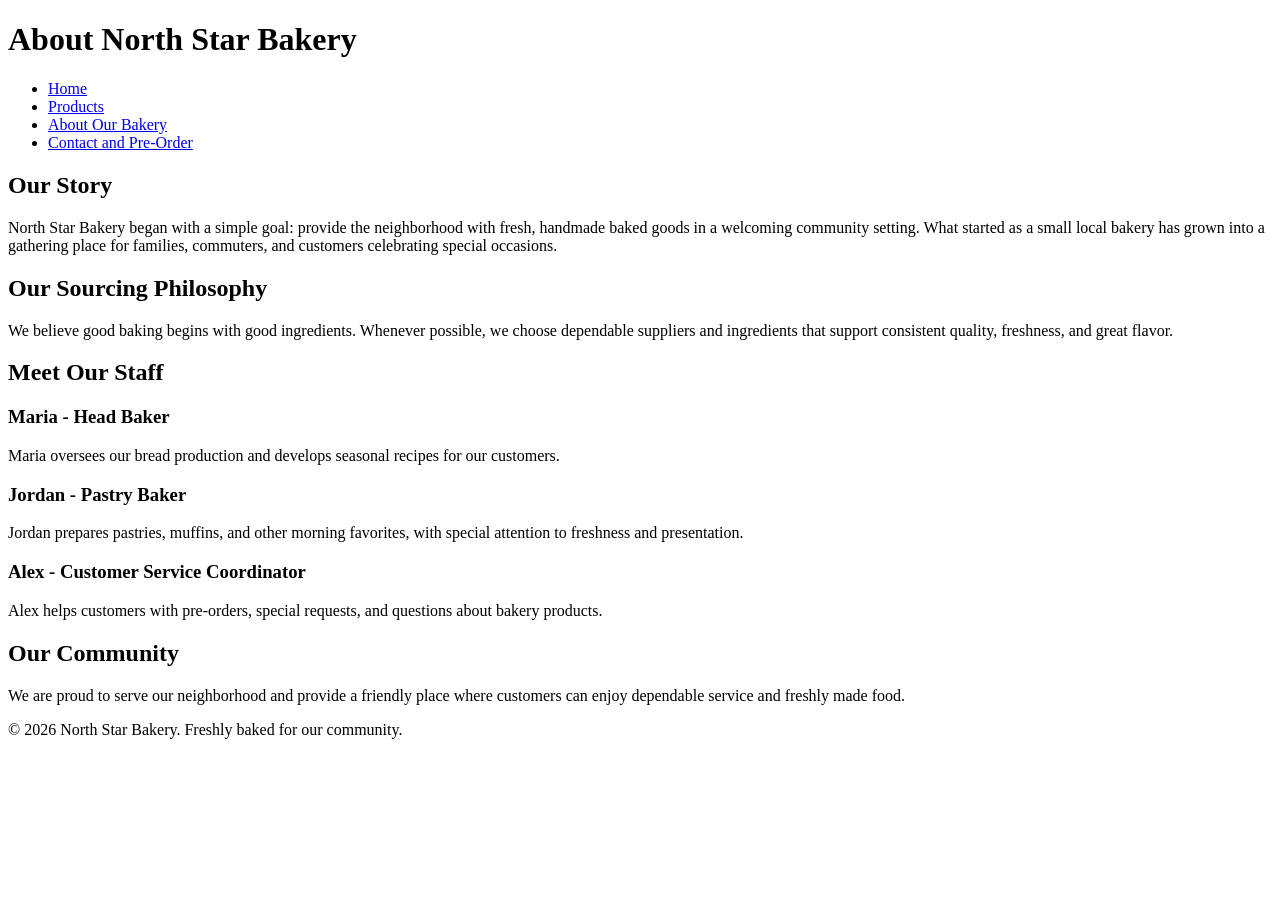
==== about.html @ 3d77f224 "Add files via upload" ====
<!DOCTYPE html>
<html lang="en">
<head><meta charset="UTF-8"><meta name="viewport" content="width=device-width, initial-scale=1.0"><title>North Star Bakery | About</title></head>
<body>
<header><h1>About North Star Bakery</h1><nav><ul><li><a href="index.html">Home</a></li><li><a href="products.html">Products</a></li><li><a href="about.html">About Our Bakery</a></li><li><a href="contact.html">Contact and Pre-Order</a></li></ul></nav></header>
<main><section><h2>Our Story</h2><p>North Star Bakery began with a simple goal: provide the neighborhood with fresh, handmade baked goods in a welcoming community setting. What started as a small local bakery has grown into a gathering place for families, commuters, and customers celebrating special occasions.</p></section><section><h2>Our Sourcing Philosophy</h2><p>We believe good baking begins with good ingredients. Whenever possible, we choose dependable suppliers and ingredients that support consistent quality, freshness, and great flavor.</p></section><section><h2>Meet Our Staff</h2><h3>Maria - Head Baker</h3><p>Maria oversees our bread production and develops seasonal recipes for our customers.</p><h3>Jordan - Pastry Baker</h3><p>Jordan prepares pastries, muffins, and other morning favorites, with special attention to freshness and presentation.</p><h3>Alex - Customer Service Coordinator</h3><p>Alex helps customers with pre-orders, special requests, and questions about bakery products.</p></section><section><h2>Our Community</h2><p>We are proud to serve our neighborhood and provide a friendly place where customers can enjoy dependable service and freshly made food.</p></section></main>
<footer><p>&copy; 2026 North Star Bakery. Freshly baked for our community.</p></footer>
</body></html>
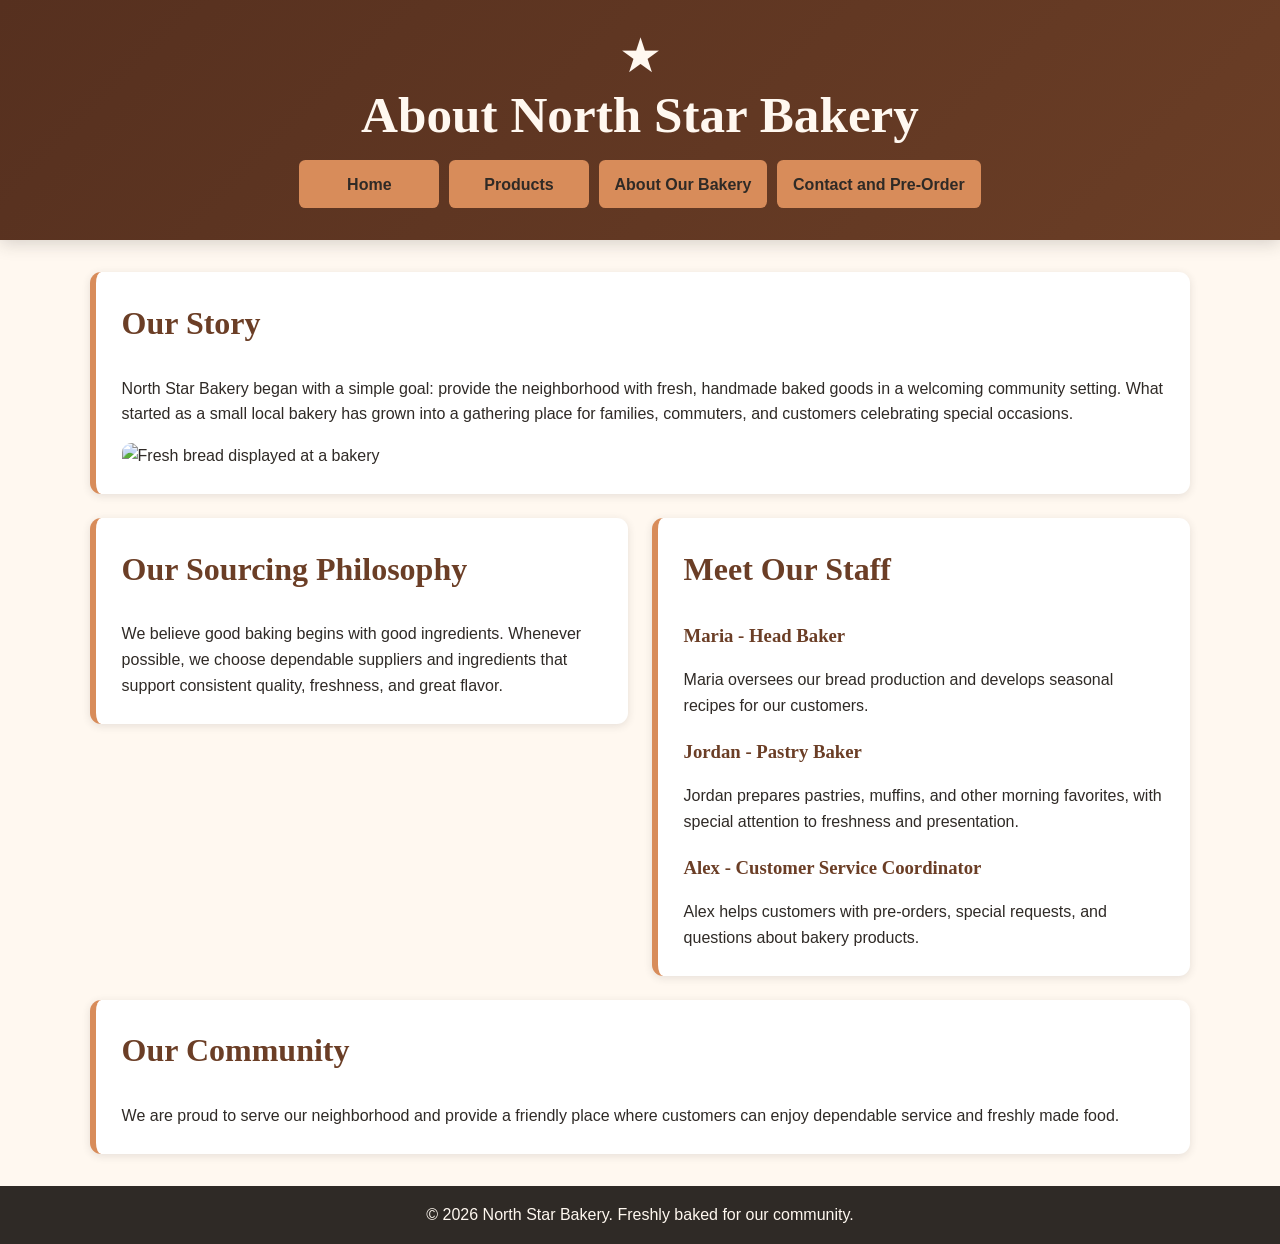
==== commit 59b14385: "Connect styling and animations to about page" ====
--- a/about.html
+++ b/about.html
@@ -1,8 +1,8 @@
 <!DOCTYPE html>
 <html lang="en">
-<head><meta charset="UTF-8"><meta name="viewport" content="width=device-width, initial-scale=1.0"><title>North Star Bakery | About</title></head>
+<head><meta charset="UTF-8"><meta name="viewport" content="width=device-width, initial-scale=1.0"><title>North Star Bakery | About</title><link rel="stylesheet" href="styles.css"><script src="script.js" defer></script></head>
 <body>
-<header><h1>About North Star Bakery</h1><nav><ul><li><a href="index.html">Home</a></li><li><a href="products.html">Products</a></li><li><a href="about.html">About Our Bakery</a></li><li><a href="contact.html">Contact and Pre-Order</a></li></ul></nav></header>
-<main><section><h2>Our Story</h2><p>North Star Bakery began with a simple goal: provide the neighborhood with fresh, handmade baked goods in a welcoming community setting. What started as a small local bakery has grown into a gathering place for families, commuters, and customers celebrating special occasions.</p></section><section><h2>Our Sourcing Philosophy</h2><p>We believe good baking begins with good ingredients. Whenever possible, we choose dependable suppliers and ingredients that support consistent quality, freshness, and great flavor.</p></section><section><h2>Meet Our Staff</h2><h3>Maria - Head Baker</h3><p>Maria oversees our bread production and develops seasonal recipes for our customers.</p><h3>Jordan - Pastry Baker</h3><p>Jordan prepares pastries, muffins, and other morning favorites, with special attention to freshness and presentation.</p><h3>Alex - Customer Service Coordinator</h3><p>Alex helps customers with pre-orders, special requests, and questions about bakery products.</p></section><section><h2>Our Community</h2><p>We are proud to serve our neighborhood and provide a friendly place where customers can enjoy dependable service and freshly made food.</p></section></main>
+<header><div class="logo-mark" aria-hidden="true">★</div><h1>About North Star Bakery</h1><nav><ul><li><a href="index.html">Home</a></li><li><a href="products.html">Products</a></li><li><a href="about.html">About Our Bakery</a></li><li><a href="contact.html">Contact and Pre-Order</a></li></ul></nav></header>
+<main><section><h2>Our Story</h2><p>North Star Bakery began with a simple goal: provide the neighborhood with fresh, handmade baked goods in a welcoming community setting. What started as a small local bakery has grown into a gathering place for families, commuters, and customers celebrating special occasions.</p><img class="hero-image" src="https://images.unsplash.com/photo-1509440159596-0249088772ff?auto=format&fit=crop&w=1100&q=80" alt="Fresh bread displayed at a bakery"></section><section><h2>Our Sourcing Philosophy</h2><p>We believe good baking begins with good ingredients. Whenever possible, we choose dependable suppliers and ingredients that support consistent quality, freshness, and great flavor.</p></section><section><h2>Meet Our Staff</h2><h3>Maria - Head Baker</h3><p>Maria oversees our bread production and develops seasonal recipes for our customers.</p><h3>Jordan - Pastry Baker</h3><p>Jordan prepares pastries, muffins, and other morning favorites, with special attention to freshness and presentation.</p><h3>Alex - Customer Service Coordinator</h3><p>Alex helps customers with pre-orders, special requests, and questions about bakery products.</p></section><section><h2>Our Community</h2><p>We are proud to serve our neighborhood and provide a friendly place where customers can enjoy dependable service and freshly made food.</p></section></main>
 <footer><p>&copy; 2026 North Star Bakery. Freshly baked for our community.</p></footer>
-</body></html>
+</body></html>
--- a/styles.css
+++ b/styles.css
@@ -0,0 +1,63 @@
+:root {
+    --cream: #FFF8F0;
+    --brown: #6B3E26;
+    --peach: #D88C5A;
+    --charcoal: #2F2A26;
+    --gold: #F3C677;
+}
+
+* { box-sizing: border-box; }
+html { scroll-behavior: smooth; }
+body { margin: 0; background: var(--cream); color: var(--charcoal); font-family: Arial, Helvetica, sans-serif; line-height: 1.6; }
+header { background: linear-gradient(135deg, #56301f, var(--brown)); color: var(--cream); padding: 1.5rem 1rem; text-align: center; box-shadow: 0 4px 16px rgba(47,42,38,.18); }
+.logo-mark { font-size: 3rem; line-height: 1; margin-bottom: .35rem; animation: gentleFloat 3s ease-in-out infinite; }
+h1,h2,h3,legend { font-family: Georgia, "Times New Roman", serif; }
+h1 { margin: 0 0 1rem; font-size: clamp(2rem,7vw,3.2rem); line-height: 1.15; }
+h2 { color: var(--brown); font-size: clamp(1.5rem,5vw,2rem); margin-top: 0; }
+h3 { color: var(--brown); margin-bottom: .25rem; }
+nav ul { display:flex; flex-direction:column; gap:.6rem; list-style:none; margin:0; padding:0; }
+nav a { display:block; background:var(--peach); color:var(--charcoal); font-weight:700; padding:.7rem 1rem; text-decoration:none; border-radius:.4rem; transition:transform .2s ease, background .2s ease, box-shadow .2s ease; }
+nav a:hover,nav a:focus { background:var(--cream); color:var(--brown); outline:3px solid var(--peach); outline-offset:2px; transform:translateY(-2px); box-shadow:0 5px 12px rgba(0,0,0,.15); }
+main { width:min(1100px,92%); margin:2rem auto; display:flex; flex-direction:column; gap:1.5rem; }
+section { background:#fff; border-left:6px solid var(--peach); border-radius:.7rem; padding:1.25rem; box-shadow:0 2px 8px rgba(47,42,38,.12); transition:transform .25s ease, box-shadow .25s ease; }
+section:hover { transform:translateY(-3px); box-shadow:0 8px 22px rgba(47,42,38,.14); }
+section p:last-child,section ul:last-child { margin-bottom:0; }
+.hero-image,.bakery-card img,figure img { display:block; width:100%; max-width:100%; height:auto; border-radius:.6rem; object-fit:cover; }
+.hero-image { max-height:420px; margin-top:1rem; }
+.bakery-grid { display:grid; grid-template-columns:1fr; gap:1rem; margin-top:1rem; }
+.bakery-card { background:#fff8f0; border:1px solid #efd9c8; border-radius:.7rem; overflow:hidden; transition:transform .2s ease, box-shadow .2s ease; cursor:pointer; }
+.bakery-card:hover { transform:translateY(-5px) scale(1.01); box-shadow:0 10px 20px rgba(47,42,38,.16); }
+.bakery-card img { height:220px; border-radius:0; }
+.bakery-card-content { padding:1rem; }
+.bakery-card-content h3 { margin-top:0; }
+.price { font-weight:700; color:var(--brown); }
+figure { margin:0; }
+figcaption { margin-top:.6rem; font-style:italic; }
+audio { width:100%; max-width:650px; }
+form { display:flex; flex-direction:column; gap:1rem; }
+fieldset { border:2px solid var(--peach); border-radius:.5rem; padding:1rem; }
+legend { color:var(--brown); font-weight:700; padding:0 .4rem; }
+label { display:block; font-weight:700; margin-bottom:.3rem; }
+input,select,textarea { width:100%; padding:.75rem; border:1px solid var(--brown); border-radius:.35rem; background:var(--cream); color:var(--charcoal); font:inherit; }
+input:focus,select:focus,textarea:focus { outline:3px solid var(--peach); outline-offset:2px; }
+button { align-self:flex-start; border:0; border-radius:.4rem; background:var(--brown); color:var(--cream); cursor:pointer; font:inherit; font-weight:700; padding:.8rem 1.3rem; transition:transform .18s ease, background .18s ease; }
+button:hover,button:focus { background:var(--peach); color:var(--charcoal); outline:3px solid var(--brown); outline-offset:2px; transform:translateY(-2px); }
+button.success { background:#356b45; }
+.clicked { animation:clickPop .26s ease; }
+.reveal { opacity:0; transform:translateY(24px); }
+.reveal.is-visible { opacity:1; transform:translateY(0); transition:opacity .65s ease, transform .65s ease; }
+footer { background:var(--charcoal); color:var(--cream); padding:1rem; text-align:center; }
+footer p { margin:0; }
+@keyframes clickPop { 50% { transform:scale(.94); } }
+@keyframes gentleFloat { 50% { transform:translateY(-5px) rotate(3deg); } }
+@media (prefers-reduced-motion: reduce) { *,*::before,*::after { animation-duration:.01ms !important; animation-iteration-count:1 !important; transition-duration:.01ms !important; scroll-behavior:auto !important; } }
+@media (min-width:760px) {
+    header { padding:2rem; }
+    nav ul { flex-direction:row; justify-content:center; flex-wrap:wrap; }
+    nav a { min-width:140px; }
+    main { flex-direction:row; flex-wrap:wrap; align-items:flex-start; }
+    section { flex:1 1 46%; padding:1.6rem; }
+    main > section:first-child,main > section:last-child { flex-basis:100%; }
+    form { max-width:760px; }
+    .bakery-grid { grid-template-columns:repeat(3,1fr); }
+}
